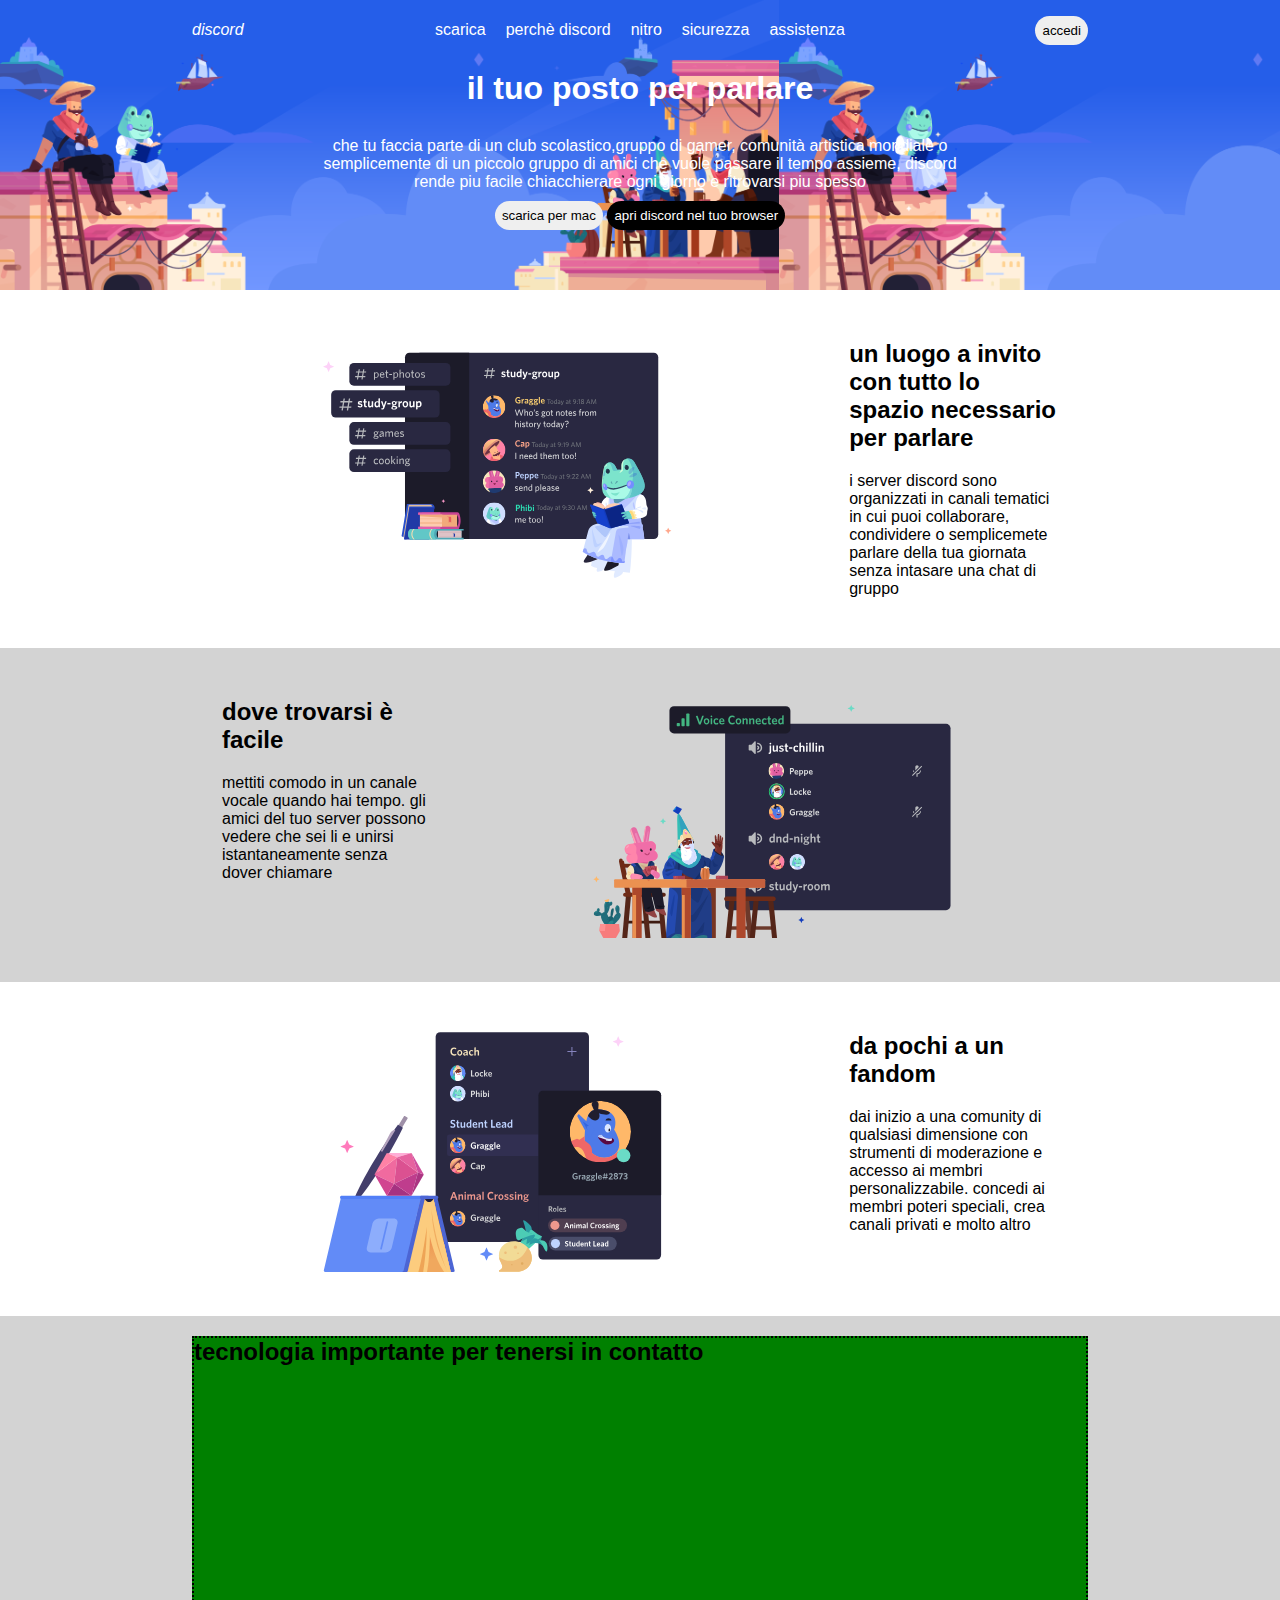
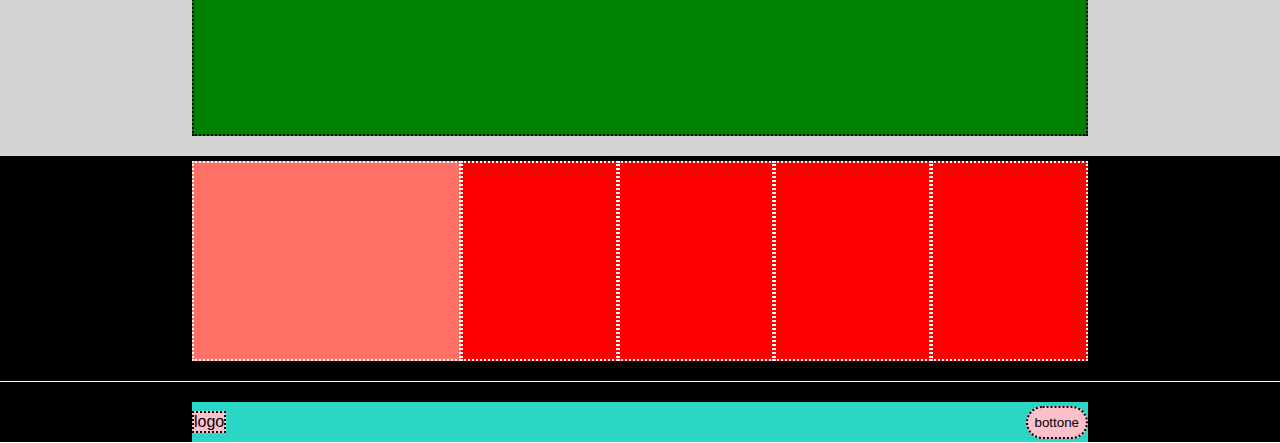
==== index.html @ 7008aa7a "finito parte 1 main" ====
<!DOCTYPE html>
<html lang="en">
<head>
    <meta charset="UTF-8">
    <!-- link css -->
    <link rel="stylesheet" href="css/index.css">
    <!-- link font awsome -->
    <link rel="stylesheet" href="https://cdnjs.cloudflare.com/ajax/libs/font-awesome/6.4.2/css/all.min.css" integrity="sha512-z3gLpd7yknf1YoNbCzqRKc4qyor8gaKU1qmn+CShxbuBusANI9QpRohGBreCFkKxLhei6S9CQXFEbbKuqLg0DA==" crossorigin="anonymous" referrerpolicy="no-referrer" />
    <meta name="viewport" content="width=device-width, initial-scale=1.0">
    <title>Document</title>
</head>
<body>
    <div id="contenitore-generale"> <!--contenitore generale-->

        <header class="contenitore">  <!--inizio header-->
            <!-- contenitore primo -->
            <nav>
                <div class="sotto-contenitore display-flex">
                    <div class="sinistra">
                        <i class="fa-brands fa-discord">discord</i>
                    </div>
                    <div class="centro">
                        <a href="">scarica</a>
                        <a href=""> perchè discord</a>
                        <a href="">nitro</a>
                        <a href="">sicurezza</a>
                        <a href="">assistenza</a>
                    </div>
                    <div class="destra">
                       <button>
                          accedi
                       </button>
                    </div>
                </div>
            </nav>
             <!-- contenitore secondo -->
            <section id="sotto-contenitore2">
                <div>
                    <h1>il tuo posto per parlare</h1>
                    <p>che tu faccia parte di un club scolastico,gruppo di gamer, comunità artistica mondiale o semplicemente di un piccolo gruppo di amici che vuole passare il tempo assieme, discord rende piu facile chiacchierare ogni giorno e ritrovarsi piu spesso</p>
                    <div>
                        <button>
                            scarica per mac
                        </button>

                        <button class="bottone-nero">
                            apri discord nel tuo browser
                        </button>
                    </div>
                </div>
            </section>
        </header>
        <!-- inizio main -->
        <main>

            <section>
               <div class="items display-flex">
                    <div class="largo">
                        <img src="img/item1.svg" alt="immagine desrizione discord">
                    </div>
                    <div class="stretto">
                        <h2>
                            un luogo a invito con tutto lo spazio necessario per parlare
                        </h2>
                        <p>
                            i server discord sono organizzati in canali tematici in cui puoi collaborare, condividere o semplicemete parlare della tua giornata senza intasare una chat di gruppo
                        </p>
                    </div>
               </div>
            </section> 
            
            <section>
                <div class="items display-flex">
                     <div class="stretto">
                        <h2>
                            dove trovarsi è facile
                        </h2>
                        <p>
                            mettiti comodo in un canale vocale quando hai tempo. gli amici del tuo server possono vedere che sei li e unirsi istantaneamente senza dover chiamare
                        </p>
 
                     </div>
                     <div class="largo">
                        <img src="img/item2.svg" alt="immagine desrizione discord">
                     </div>
                </div>
             </section> 

             <section>
                <div class="items display-flex">
                     <div class="largo">
                        <img src="img/item3.svg" alt="immagine desrizione discord">
                     </div>
                     <div class="stretto">
                        <h2>
                            da pochi a un fandom
                        </h2>
                        <p>
                            dai inizio a una comunity di qualsiasi dimensione con strumenti di moderazione e accesso ai membri personalizzabile. concedi ai membri poteri speciali, crea canali privati e molto altro
                        </p>
                     </div>
                </div>
             </section> 

             <section class="diverso">
                <div>
                    <div>
                        <h2>
                            tecnologia importante per tenersi in contatto
                        </h2>

                    </div>

                    <div>

                    </div>

                </div>
             </section>

        </main>
        <!-- inizio footer -->
        <footer>

            <section>

                <div class="contenitore-footer display-flex">
                    <div>

                    </div>

                    <div>

                    </div>

                    <div>

                    </div>

                    <div>

                    </div>

                    <div>

                    </div>
                </div>

            </section>

            <section>
                <div  class="contenitore-footer2 display-flex">
                    <div>
                        logo
                    </div>
    
                    <button>
                        bottone
                    </button>
                </div>

            </section>

        </footer>

    </div>
    
</body>
</html>
---- css/index.css ----
/* stile genrale */
*{
    padding: 0px;
    margin: 0px;
    box-sizing: border-box;
    font-family: Whitney, Helvetica Neue, Helvetica, Arial, sans-serif;
}

.display-flex{
    width: 70%;
    display: flex;
    margin: auto;
}

button{
    padding:7px ;
    border-radius: 25px;
    border: none;
 }

/* background header */
header{
    background-image: url(../img/jumbo.png);
    background-size: contain;
    padding-top: 10px;
    padding-bottom: 40px;
}
/* caratteristiche div dentro nav*/
.sotto-contenitore{
    align-items: center;
    /* debug */
    height: 40px;
}
/* stili div interno al sotto-contenitore */
.sotto-contenitore>div{
   padding: 10px 0;
   color: white;
}

.sotto-contenitore>.centro{
    width: 50%;
    display: flex;
    justify-content: center;
}

.centro>a{
    margin: 0 10px;
    text-decoration: none;
    color: white;
}

.sotto-contenitore>.destra, .sotto-contenitore>.sinistra{
    width: 25%;
}

.sotto-contenitore>.destra{
    text-align: end;
}

/* inizio sotto-contenitore2 */

#sotto-contenitore2{
    padding: 20px 0;   
}

#sotto-contenitore2>div{
    width: 50%;
    margin: auto;
    text-align: center;
    color: white;
}

#sotto-contenitore2 p{
   margin-top: 30px;
   margin-bottom: 10px;
}

.bottone-nero{
    background-color: black;
    color: white;
}

/* inizio main */

main section{
    padding: 20px 0;
}

main section:nth-child(even) {
    background-color: lightgrey;
}

/* parte larga contenuto */
.items .largo{
    width: 70%;
    padding: 20px 0;
    text-align: center;
}

.largo img{
    height: 250px;
}
/* parte stretta contenuto */
.items .stretto{
    width: 30% ;
    padding: 30px;
}

.stretto>p{
    margin-top: 20px;
}

/* parte diversa */

.diverso>div{
    width: 70%;
    margin: auto;
    /* debug */
    height: 400px;
    background-color:green;
    border: 2px dotted black;
}

/* inizio footer caratteristiche */

footer>section{
    background-color: black;
    border-bottom: 1px solid white;
}

footer section:nth-child(2){
    padding-top: 20px;
}

/* sezione prima footer */

.contenitore-footer{
    background-color: black;
    padding-top: 5px;
    padding-bottom: 20px ;
}

/* caratteristiche contenitore-footer div */

.contenitore-footer div:nth-child(1){
    width: 30%;
    /* debug */
    background-color: #ff7167;
}

.contenitore-footer>div{
    width:calc( 70% / 4 );
    /* debug */
    border: 2px dotted white;
    height:200px;
    background-color: red;
}

/* inizio sezione seconda footer */

.contenitore-footer2{
    align-items: center;
    justify-content: space-between;
    /* debug */
    height:40px ;
    background-color: #2bd6c6;
}

.contenitore-footer2>div, .contenitore-footer2>button{
    /* debug */
    border: 2px dotted black;
    background-color: pink;
}
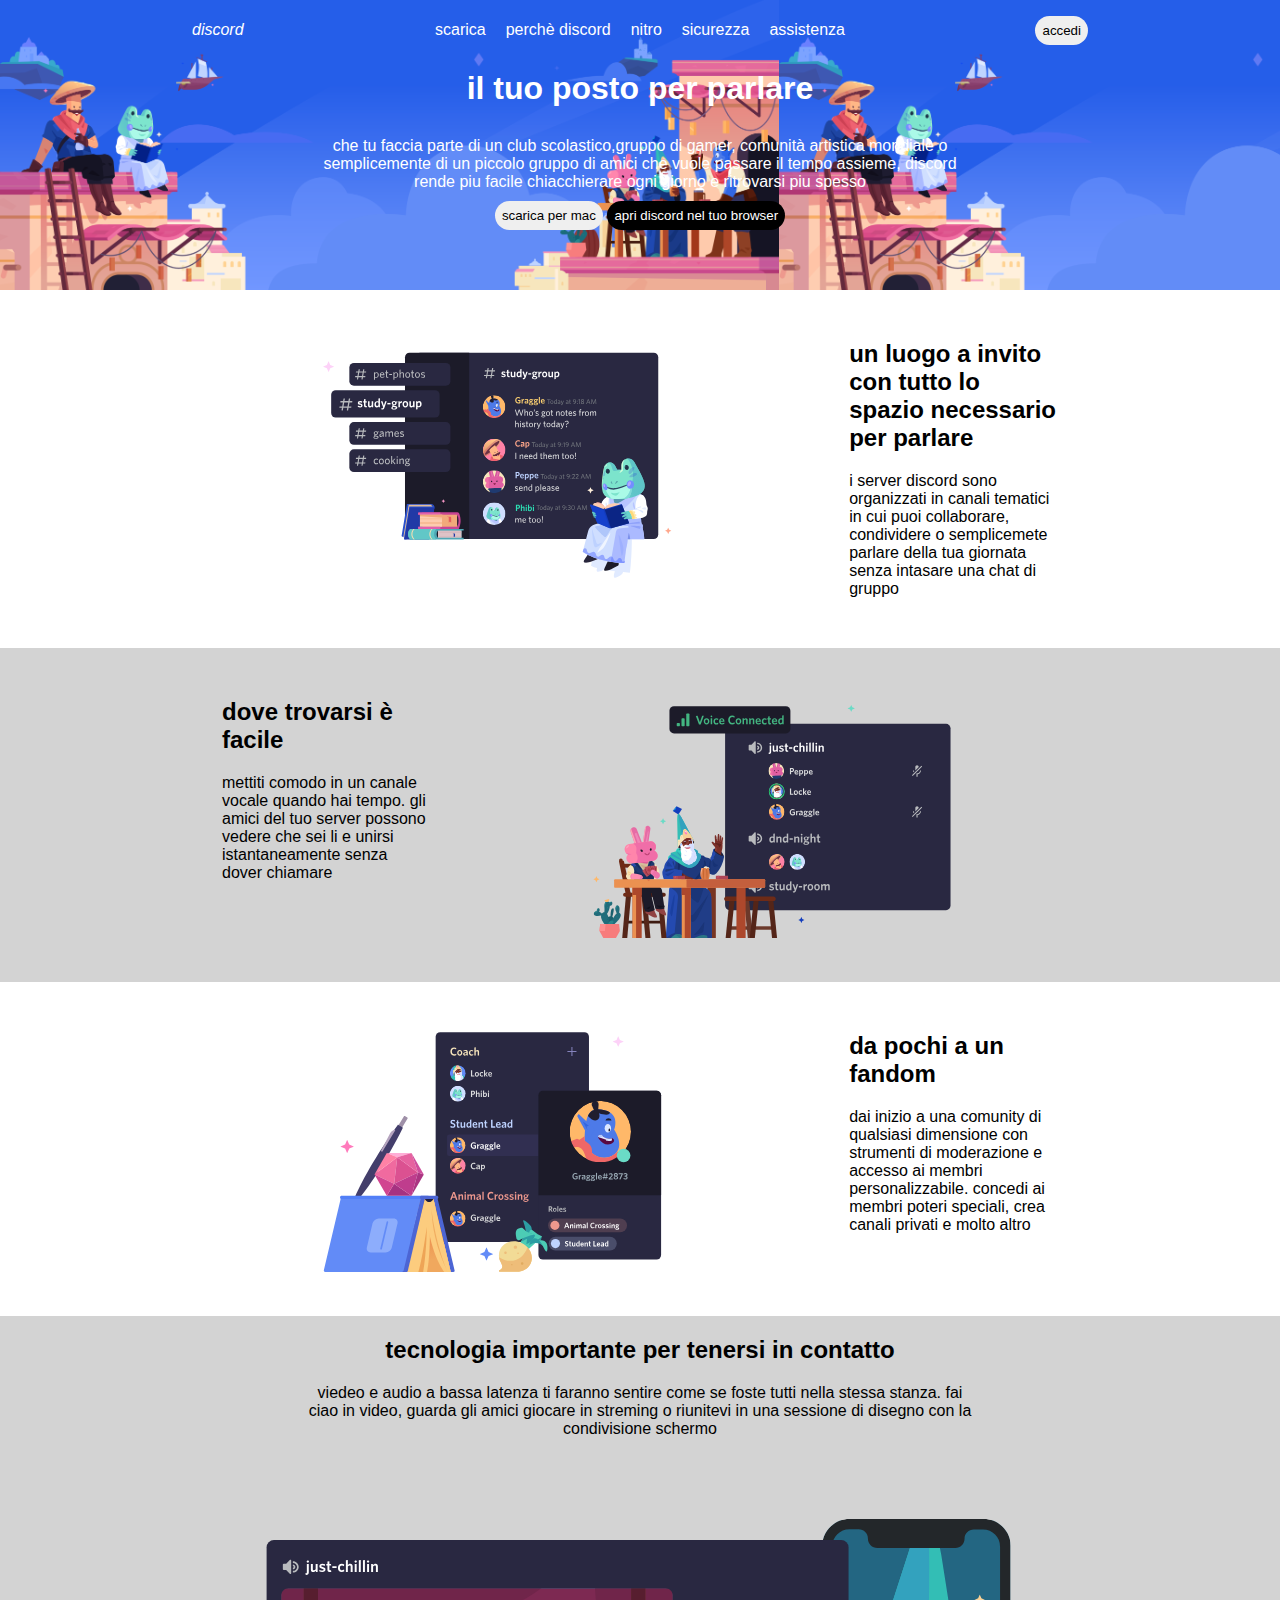
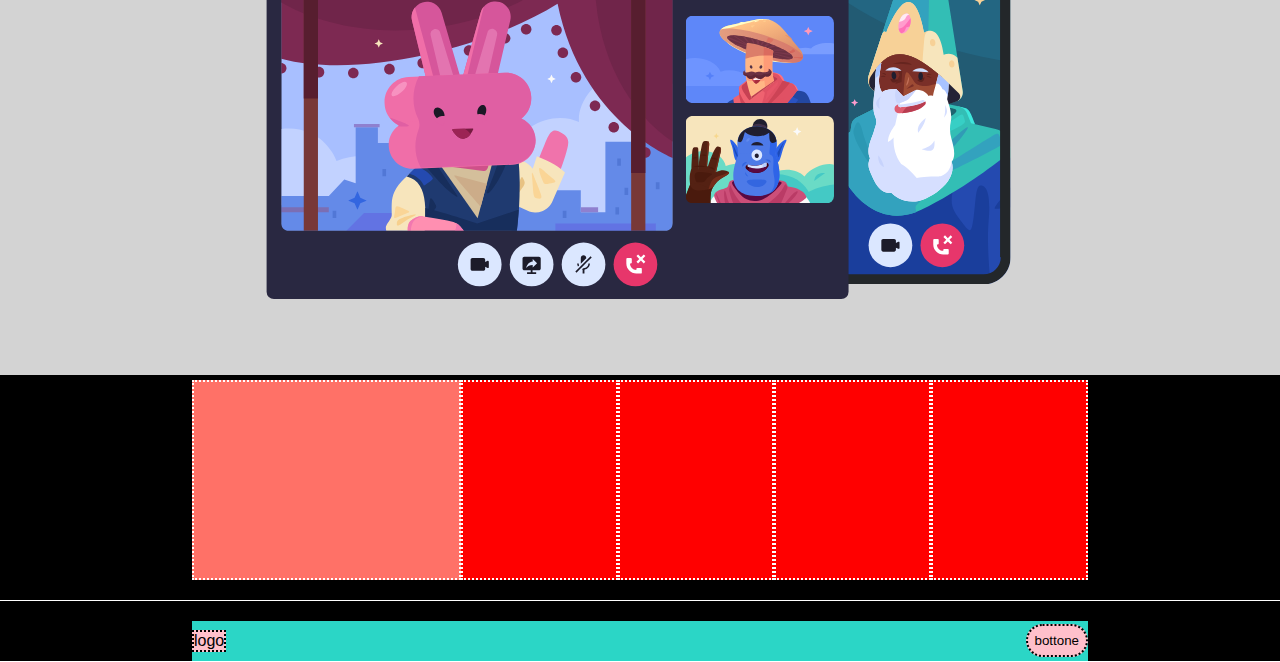
==== commit c6ff2ce3: "sistemato seconda parte main" ====
--- a/index.html
+++ b/index.html
@@ -104,15 +104,18 @@
 
              <section class="diverso">
                 <div>
-                    <div>
+                    <div class="descrizione">
                         <h2>
                             tecnologia importante per tenersi in contatto
                         </h2>
+                        <p>
+                            viedeo e audio a bassa latenza ti faranno sentire come se foste tutti nella stessa stanza. fai ciao in video, guarda gli amici giocare in streming o riunitevi in una sessione di disegno con la condivisione schermo
+                        </p>
 
                     </div>
 
                     <div>
-
+                        <img src="img/item4-big.svg" alt="">
                     </div>
 
                 </div>
--- a/css/index.css
+++ b/css/index.css
@@ -115,12 +115,22 @@
 .diverso>div{
     width: 70%;
     margin: auto;
-    /* debug */
-    height: 400px;
-    background-color:green;
-    border: 2px dotted black;
+    text-align: center;
+    padding: 0px 50px;
 }
 
+.diverso p{
+    margin-top: 20px;
+    margin-bottom: 30px;
+}
+
+.diverso img{
+    width: 100%;
+}
+
+.descrizione{
+    padding: 0px 60px;
+}
 /* inizio footer caratteristiche */
 
 footer>section{
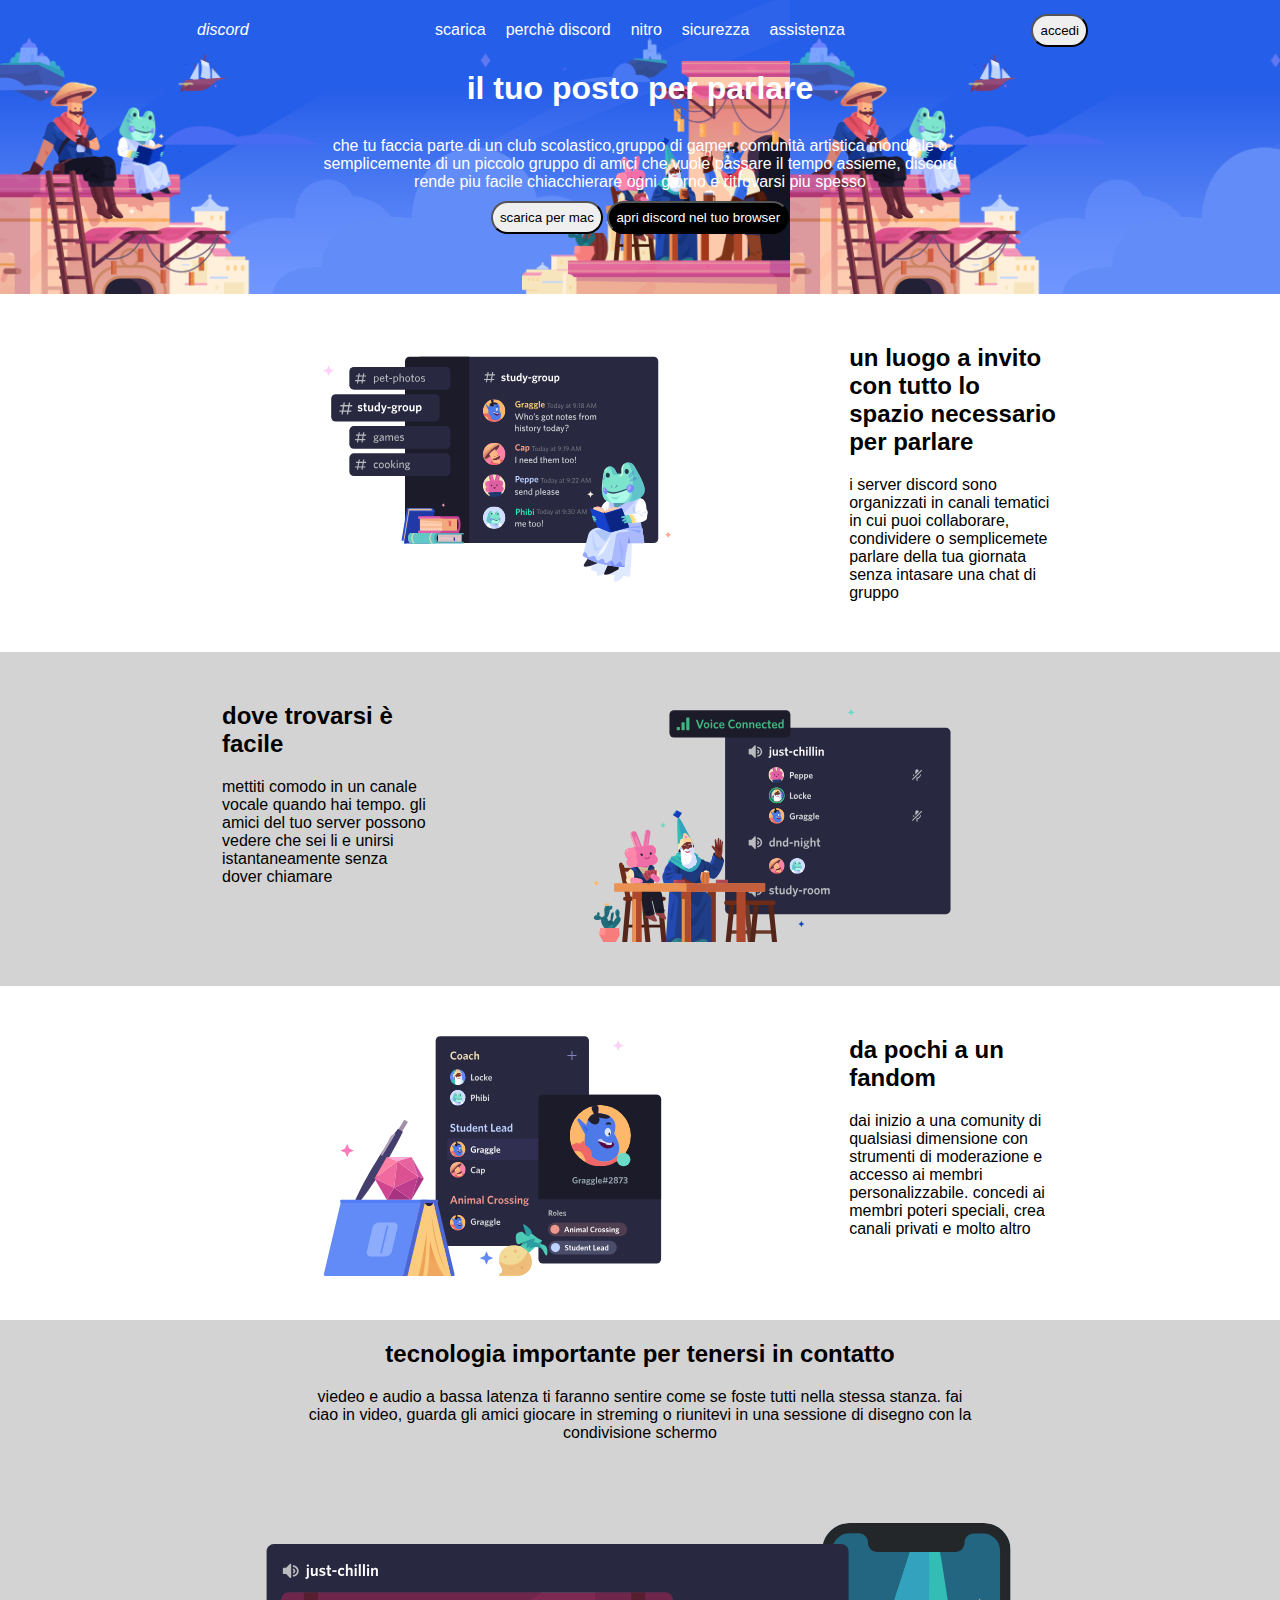
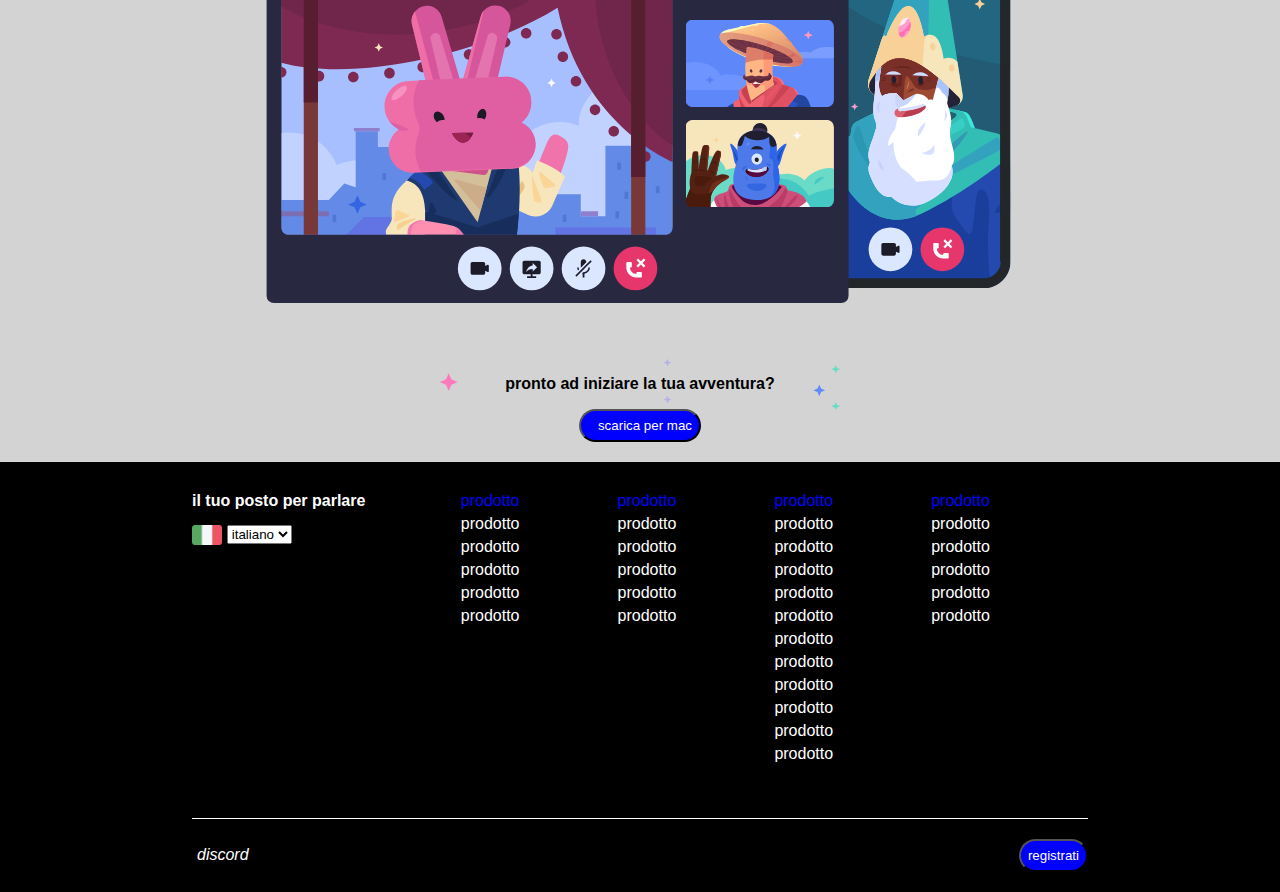
==== commit dc9b62a5: "scheletro progetto finito" ====
--- a/index.html
+++ b/index.html
@@ -17,7 +17,7 @@
             <nav>
                 <div class="sotto-contenitore display-flex">
                     <div class="sinistra">
-                        <i class="fa-brands fa-discord">discord</i>
+                        <i class="fa-brands fa-discord"> discord</i>
                     </div>
                     <div class="centro">
                         <a href="">scarica</a>
@@ -113,9 +113,19 @@
                         </p>
 
                     </div>
-
-                    <div>
-                        <img src="img/item4-big.svg" alt="">
+                    <div class="immagine-grande">
+                        <img src="img/item4-big.svg" alt=" immagine descrizione discord">
+                    </div>
+                    <div id="fondo">
+                          <div id="per-mac">
+                            <h4>
+                                pronto ad iniziare la tua avventura?
+                            </h4>
+                          </div>
+                            <button class="blu">
+                                <i class="fa-solid fa-arrow-down"></i>
+                                scarica per mac
+                            </button>
                     </div>
 
                 </div>
@@ -129,23 +139,74 @@
 
                 <div class="contenitore-footer display-flex">
                     <div>
-
-                    </div>
-
-                    <div>
-
-                    </div>
-
-                    <div>
-
-                    </div>
-
-                    <div>
-
-                    </div>
-
-                    <div>
-
+                        <h4>
+                            il tuo posto per parlare
+                        </h4>
+                        <div id="cittadinanza">
+                            <img src="img/ita.png" alt=" immagine bandiera">
+                            <select name="" id="sezione">
+                                <option value="">italiano</option>
+                                <option value="">italia</option>
+                                <option value="">italia</option>
+                                <option value="">italia</option>
+                            </select>
+                        </div>
+                        <div>
+                            <i class="fa-brands fa-twitter"></i>
+                            <i class="fa-brands fa-instagram"></i>
+                            <i class="fa-brands fa-facebook"></i>
+                            <i class="fa-brands fa-youtube"></i>
+                        </div>
+                    </div>
+
+                    <div>
+                        <ul>
+                            <li>prodotto</li>
+                            <li>prodotto</li>
+                            <li>prodotto</li>
+                            <li>prodotto</li>
+                            <li>prodotto</li>
+                            <li>prodotto</li>
+                        </ul>
+                    </div>
+
+                    <div>
+                        <ul>
+                            <li>prodotto</li>
+                            <li>prodotto</li>
+                            <li>prodotto</li>
+                            <li>prodotto</li>
+                            <li>prodotto</li>
+                            <li>prodotto</li>
+                        </ul>
+                    </div>
+
+                    <div>
+                        <ul>
+                            <li>prodotto</li>
+                            <li>prodotto</li>
+                            <li>prodotto</li>
+                            <li>prodotto</li>
+                            <li>prodotto</li>
+                            <li>prodotto</li>
+                            <li>prodotto</li>
+                            <li>prodotto</li>
+                            <li>prodotto</li>
+                            <li>prodotto</li>
+                            <li>prodotto</li>
+                            <li>prodotto</li>
+                        </ul>
+                    </div>
+
+                    <div>
+                        <ul>
+                            <li>prodotto</li>
+                            <li>prodotto</li>
+                            <li>prodotto</li>
+                            <li>prodotto</li>
+                            <li>prodotto</li>
+                            <li>prodotto</li>
+                        </ul>
                     </div>
                 </div>
 
@@ -154,11 +215,13 @@
             <section>
                 <div  class="contenitore-footer2 display-flex">
                     <div>
-                        logo
+                        <div class="sinistra">
+                            <i class="fa-brands fa-discord"> discord</i>
+                        </div>
                     </div>
     
-                    <button>
-                        bottone
+                    <button class="blu">
+                        registrati
                     </button>
                 </div>
 
--- a/css/index.css
+++ b/css/index.css
@@ -15,8 +15,17 @@
 button{
     padding:7px ;
     border-radius: 25px;
-    border: none;
  }
+
+ .blu{
+    background-color: blue;
+    color: white;
+ }
+
+ul li{
+    list-style: none;
+    margin-bottom: 5px;
+}
 
 /* background header */
 header{
@@ -124,18 +133,32 @@
     margin-bottom: 30px;
 }
 
-.diverso img{
+ .immagine-grande img{
     width: 100%;
 }
 
 .descrizione{
     padding: 0px 60px;
 }
+
+/* inizio fondo */
+
+#fondo{
+    width: 400px;
+    margin: auto;
+}
+
+#per-mac{
+    background-image: url(../img/stars.svg);
+    background-size: contain;
+    line-height: 50px;
+}
+
+
 /* inizio footer caratteristiche */
 
 footer>section{
     background-color: black;
-    border-bottom: 1px solid white;
 }
 
 footer section:nth-child(2){
@@ -147,23 +170,41 @@
 .contenitore-footer{
     background-color: black;
     padding-top: 5px;
-    padding-bottom: 20px ;
+    padding: 30px 0 ;
+    color: white;
 }
 
 /* caratteristiche contenitore-footer div */
 
 .contenitore-footer div:nth-child(1){
     width: 30%;
-    /* debug */
-    background-color: #ff7167;
+}
+
+#cittadinanza{
+    display: flex;
+    align-items: center;
+    height: 30px;
+    margin: 10px 0;
+}
+
+#cittadinanza img{
+    height: 20px;
+}
+
+#sezione{
+    margin-left: 5px;
+}
+
+div i{
+    margin: 0  5px;
 }
 
 .contenitore-footer>div{
     width:calc( 70% / 4 );
-    /* debug */
-    border: 2px dotted white;
-    height:200px;
-    background-color: red;
+}
+
+ul li:first-child{
+    color: blue;
 }
 
 /* inizio sezione seconda footer */
@@ -171,13 +212,7 @@
 .contenitore-footer2{
     align-items: center;
     justify-content: space-between;
-    /* debug */
-    height:40px ;
-    background-color: #2bd6c6;
-}
-
-.contenitore-footer2>div, .contenitore-footer2>button{
-    /* debug */
-    border: 2px dotted black;
-    background-color: pink;
-}+    border-top: 1px solid white;
+    color: white;
+    padding: 20px 0;
+}
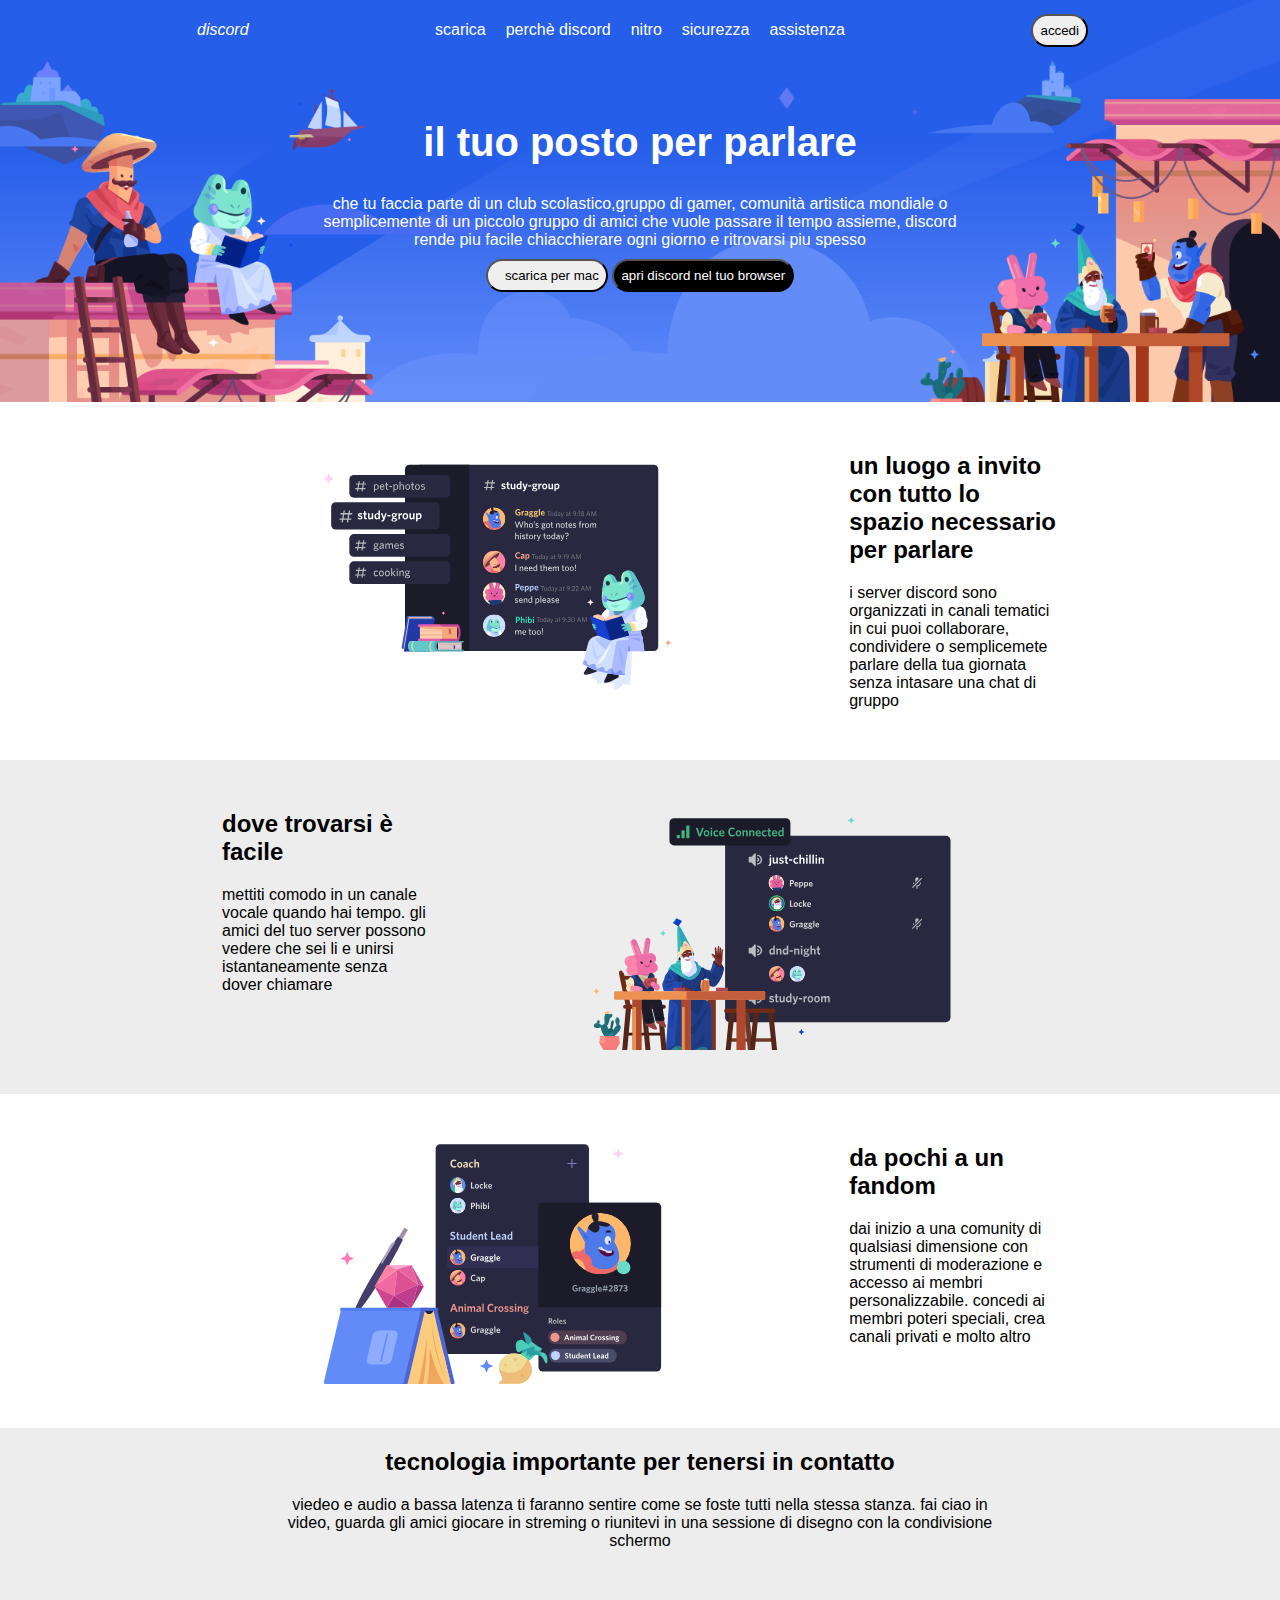
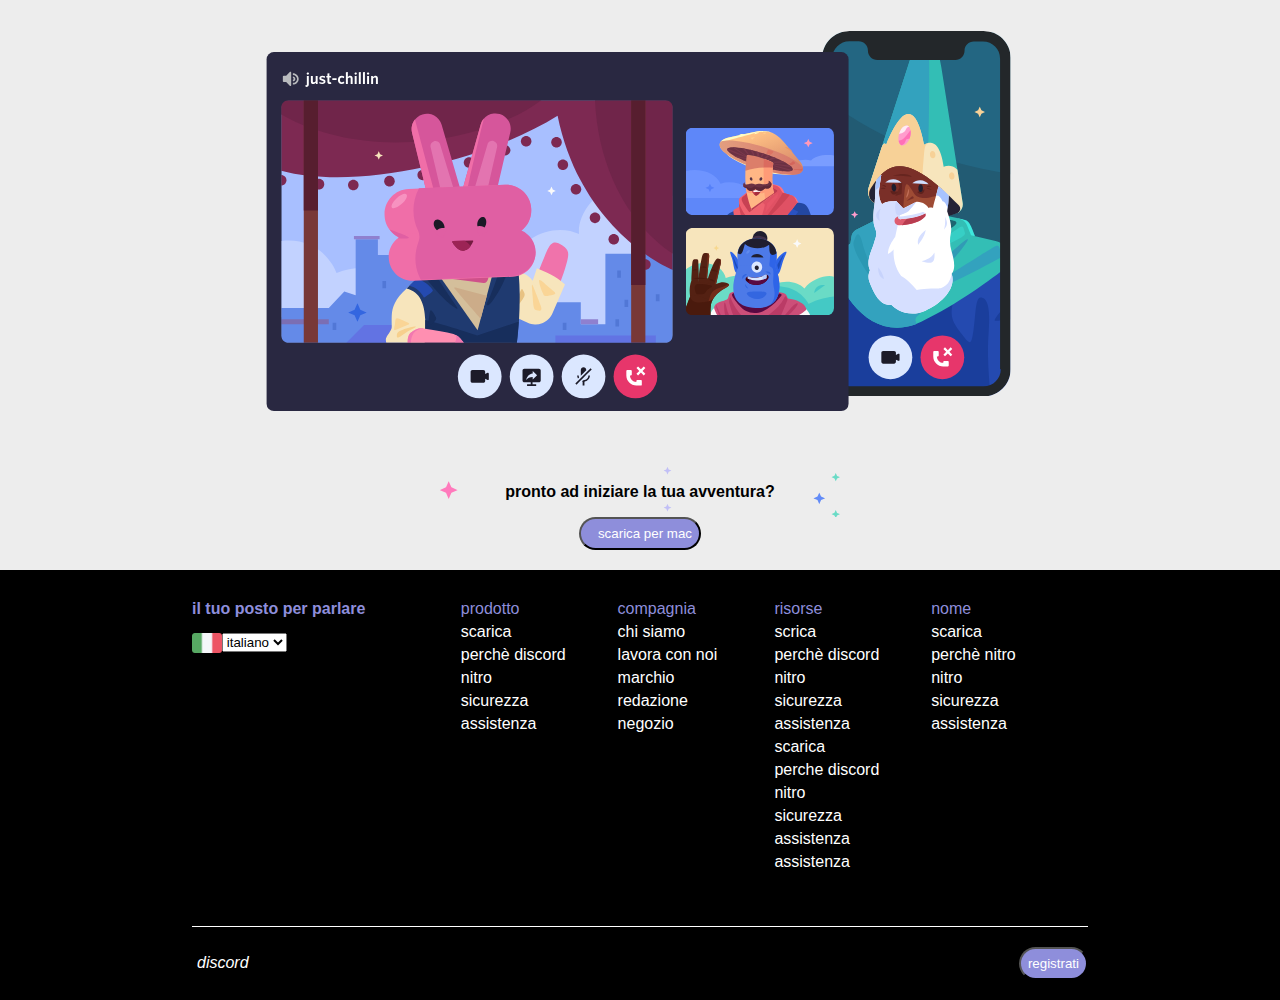
==== commit b03badd4: "finito progetto" ====
--- a/index.html
+++ b/index.html
@@ -40,6 +40,7 @@
                     <p>che tu faccia parte di un club scolastico,gruppo di gamer, comunità artistica mondiale o semplicemente di un piccolo gruppo di amici che vuole passare il tempo assieme, discord rende piu facile chiacchierare ogni giorno e ritrovarsi piu spesso</p>
                     <div>
                         <button>
+                            <i class="fa-solid fa-arrow-down"></i>
                             scarica per mac
                         </button>
 
@@ -162,50 +163,50 @@
                     <div>
                         <ul>
                             <li>prodotto</li>
-                            <li>prodotto</li>
-                            <li>prodotto</li>
-                            <li>prodotto</li>
-                            <li>prodotto</li>
-                            <li>prodotto</li>
-                        </ul>
-                    </div>
-
-                    <div>
-                        <ul>
-                            <li>prodotto</li>
-                            <li>prodotto</li>
-                            <li>prodotto</li>
-                            <li>prodotto</li>
-                            <li>prodotto</li>
-                            <li>prodotto</li>
-                        </ul>
-                    </div>
-
-                    <div>
-                        <ul>
-                            <li>prodotto</li>
-                            <li>prodotto</li>
-                            <li>prodotto</li>
-                            <li>prodotto</li>
-                            <li>prodotto</li>
-                            <li>prodotto</li>
-                            <li>prodotto</li>
-                            <li>prodotto</li>
-                            <li>prodotto</li>
-                            <li>prodotto</li>
-                            <li>prodotto</li>
-                            <li>prodotto</li>
-                        </ul>
-                    </div>
-
-                    <div>
-                        <ul>
-                            <li>prodotto</li>
-                            <li>prodotto</li>
-                            <li>prodotto</li>
-                            <li>prodotto</li>
-                            <li>prodotto</li>
-                            <li>prodotto</li>
+                            <li>scarica</li>
+                            <li>perchè discord</li>
+                            <li>nitro</li>
+                            <li>sicurezza</li>
+                            <li>assistenza</li>
+                        </ul>
+                    </div>
+
+                    <div>
+                        <ul>
+                            <li>compagnia</li>
+                            <li>chi siamo</li>
+                            <li>lavora con noi</li>
+                            <li>marchio</li>
+                            <li>redazione</li>
+                            <li>negozio</li>
+                        </ul>
+                    </div>
+
+                    <div>
+                        <ul>
+                            <li>risorse</li>
+                            <li>scrica</li>
+                            <li>perchè discord</li>
+                            <li>nitro</li>
+                            <li>sicurezza </li>
+                            <li>assistenza</li>
+                            <li>scarica</li>
+                            <li>perche discord</li>
+                            <li>nitro</li>
+                            <li>sicurezza</li>
+                            <li>assistenza</li>
+                            <li>assistenza</li>
+                        </ul>
+                    </div>
+
+                    <div>
+                        <ul>
+                            <li>nome</li>
+                            <li>scarica</li>
+                            <li>perchè nitro</li>
+                            <li>nitro</li>
+                            <li>sicurezza</li>
+                            <li>assistenza</li>
                         </ul>
                     </div>
                 </div>
--- a/css/index.css
+++ b/css/index.css
@@ -18,7 +18,7 @@
  }
 
  .blu{
-    background-color: blue;
+    background-color: #8e8edb;
     color: white;
  }
 
@@ -30,9 +30,10 @@
 /* background header */
 header{
     background-image: url(../img/jumbo.png);
-    background-size: contain;
+    background-size:cover;
     padding-top: 10px;
     padding-bottom: 40px;
+    background-repeat: no-repeat;
 }
 /* caratteristiche div dentro nav*/
 .sotto-contenitore{
@@ -69,7 +70,11 @@
 /* inizio sotto-contenitore2 */
 
 #sotto-contenitore2{
-    padding: 20px 0;   
+    margin: 70px 0;   
+}
+
+#sotto-contenitore2 h1{
+    font-size: 40px;
 }
 
 #sotto-contenitore2>div{
@@ -96,7 +101,7 @@
 }
 
 main section:nth-child(even) {
-    background-color: lightgrey;
+    background-color: #d3d3d369;
 }
 
 /* parte larga contenuto */
@@ -138,7 +143,7 @@
 }
 
 .descrizione{
-    padding: 0px 60px;
+    padding: 0px 40px;
 }
 
 /* inizio fondo */
@@ -165,7 +170,7 @@
     padding-top: 20px;
 }
 
-/* sezione prima footer */
+/* sezione  footer */
 
 .contenitore-footer{
     background-color: black;
@@ -175,7 +180,7 @@
 }
 
 /* caratteristiche contenitore-footer div */
-
+/* caratteristiche primo div */
 .contenitore-footer div:nth-child(1){
     width: 30%;
 }
@@ -191,10 +196,6 @@
     height: 20px;
 }
 
-#sezione{
-    margin-left: 5px;
-}
-
 div i{
     margin: 0  5px;
 }
@@ -203,11 +204,11 @@
     width:calc( 70% / 4 );
 }
 
-ul li:first-child{
-    color: blue;
-}
-
-/* inizio sezione seconda footer */
+ul li:first-child, .contenitore-footer h4{
+    color: #8e8edb;
+}
+
+/* inizio contenitore-footer2 footer */
 
 .contenitore-footer2{
     align-items: center;
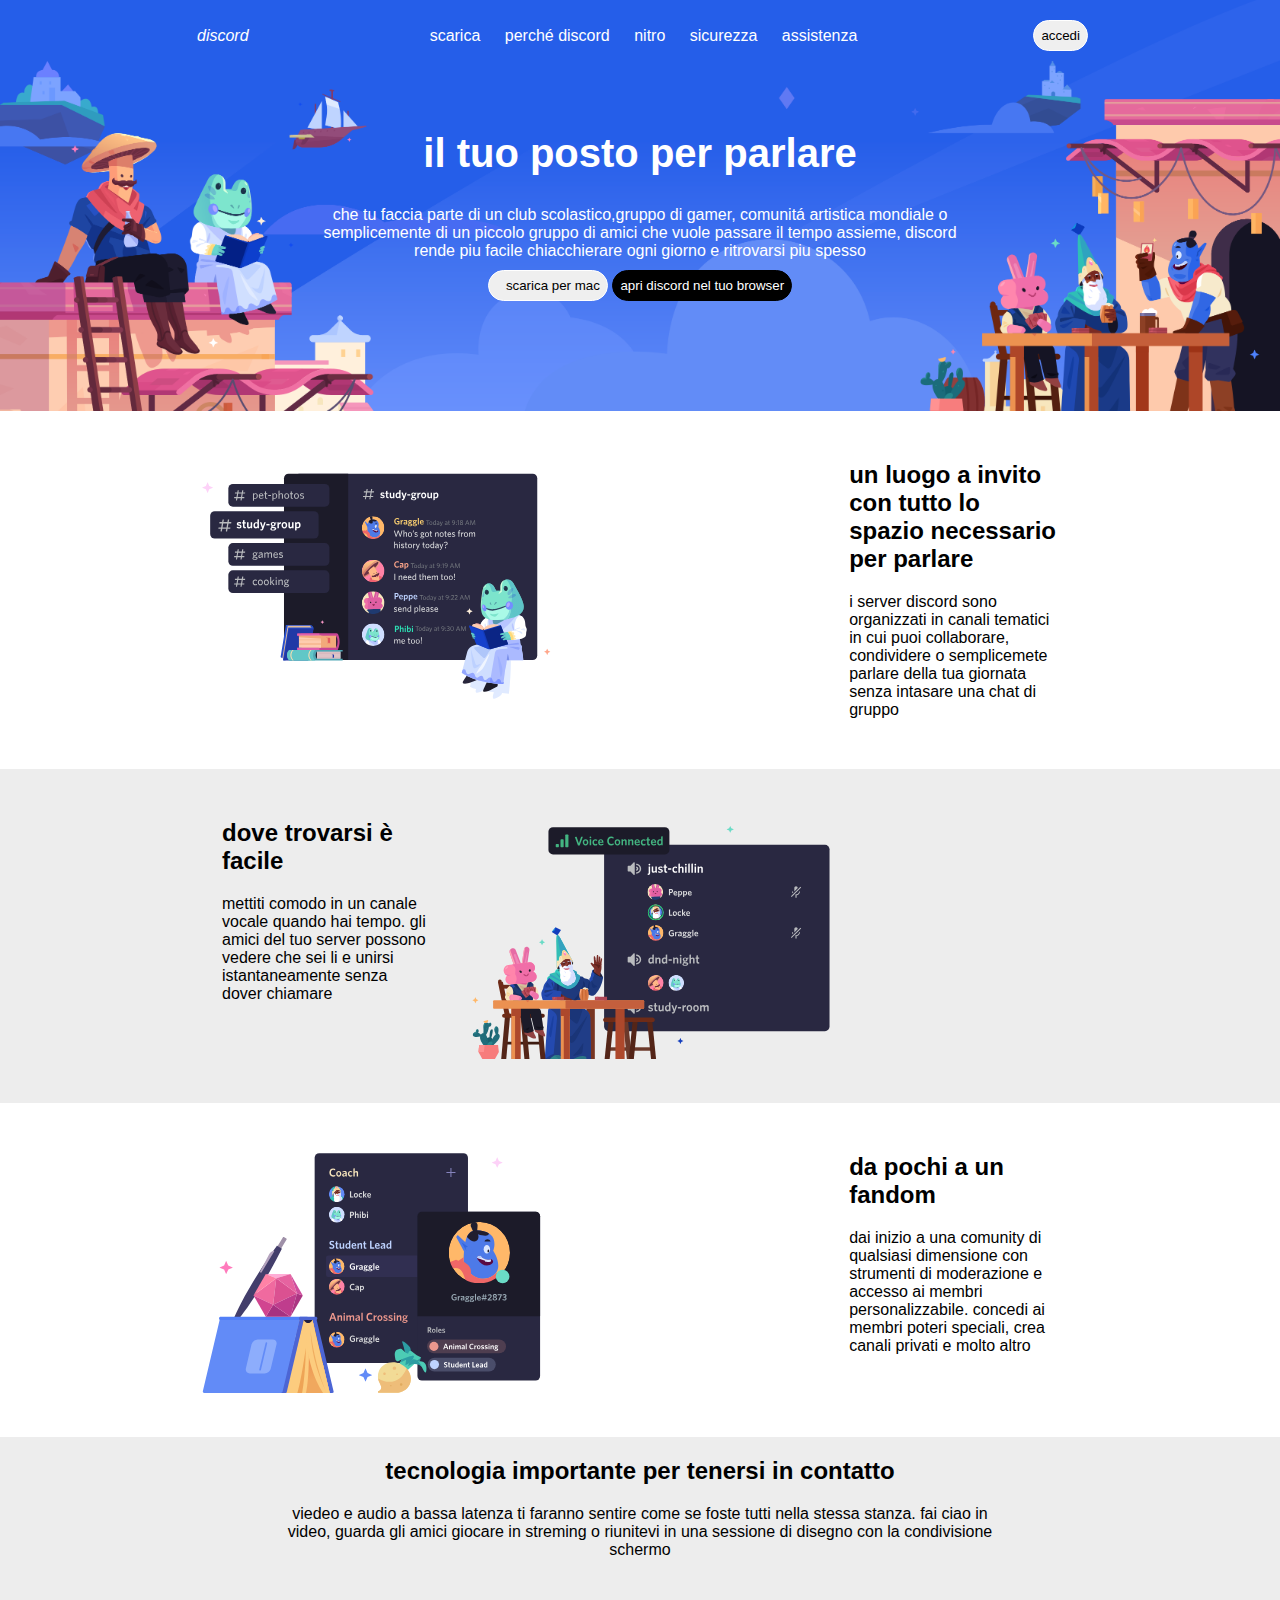
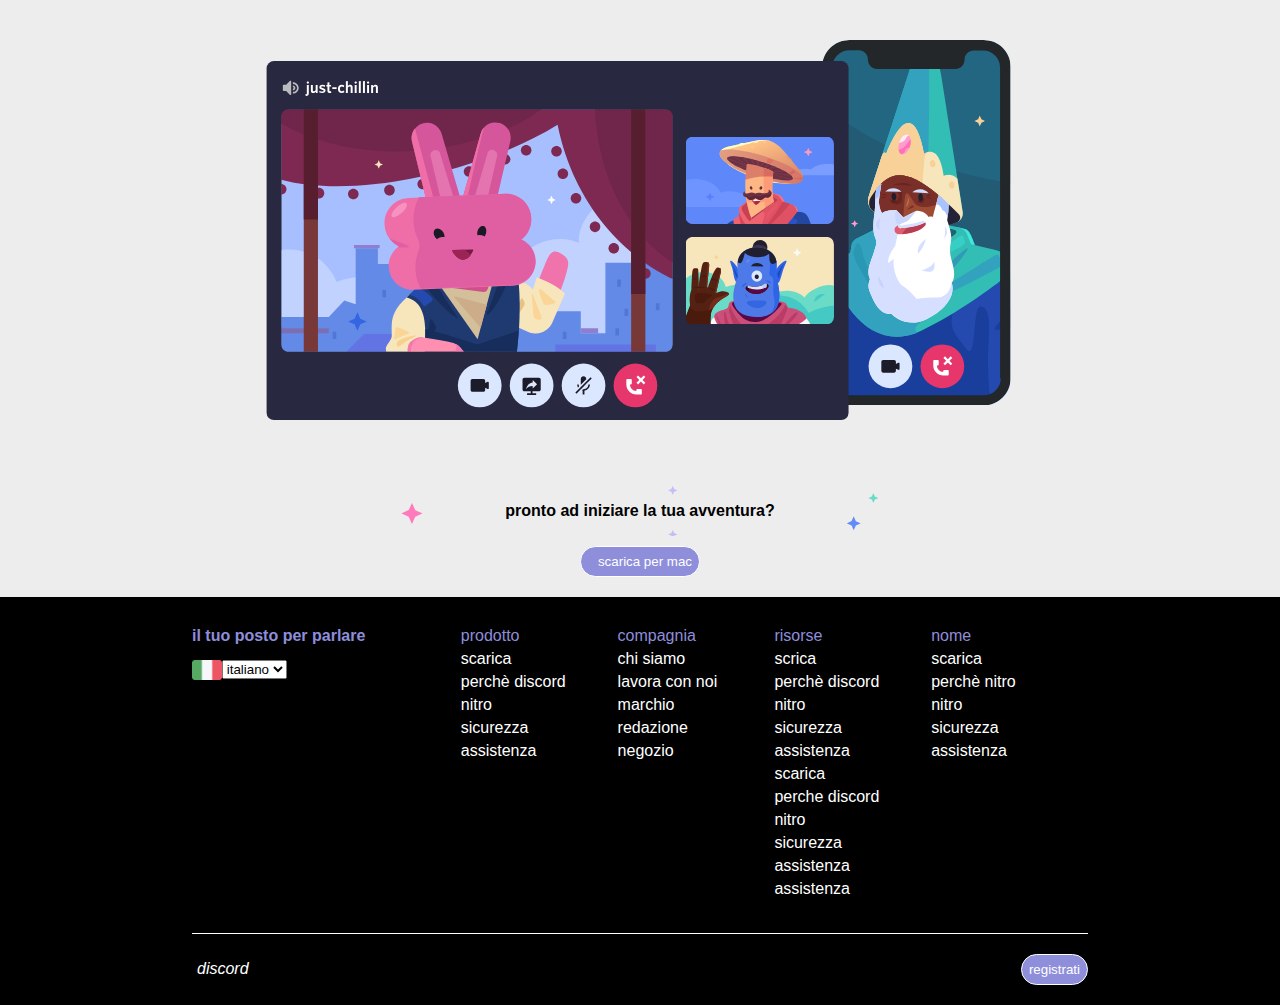
==== commit 53615d2f: "sistemato interno e colori" ====
--- a/index.html
+++ b/index.html
@@ -13,15 +13,16 @@
     <div id="contenitore-generale"> <!--contenitore generale-->
 
         <header class="contenitore">  <!--inizio header-->
-            <!-- contenitore primo -->
+            <!-- contenitore primo header -->
             <nav>
                 <div class="sotto-contenitore display-flex">
                     <div class="sinistra">
                         <i class="fa-brands fa-discord"> discord</i>
                     </div>
+                    <!-- barra per utente  -->
                     <div class="centro">
                         <a href="">scarica</a>
-                        <a href=""> perchè discord</a>
+                        <a href=""> perch&eacute; discord</a>
                         <a href="">nitro</a>
                         <a href="">sicurezza</a>
                         <a href="">assistenza</a>
@@ -33,11 +34,11 @@
                     </div>
                 </div>
             </nav>
-             <!-- contenitore secondo -->
+             <!-- contenitore secondo header -->
             <section id="sotto-contenitore2">
                 <div>
                     <h1>il tuo posto per parlare</h1>
-                    <p>che tu faccia parte di un club scolastico,gruppo di gamer, comunità artistica mondiale o semplicemente di un piccolo gruppo di amici che vuole passare il tempo assieme, discord rende piu facile chiacchierare ogni giorno e ritrovarsi piu spesso</p>
+                    <p>che tu faccia parte di un club scolastico,gruppo di gamer, comunit&#225; artistica mondiale o semplicemente di un piccolo gruppo di amici che vuole passare il tempo assieme, discord rende piu facile chiacchierare ogni giorno e ritrovarsi piu spesso</p>
                     <div>
                         <button>
                             <i class="fa-solid fa-arrow-down"></i>
@@ -53,8 +54,8 @@
         </header>
         <!-- inizio main -->
         <main>
-
-            <section>
+            <!-- inizio prima sezione -->
+            <section> 
                <div class="items display-flex">
                     <div class="largo">
                         <img src="img/item1.svg" alt="immagine desrizione discord">
@@ -69,7 +70,7 @@
                     </div>
                </div>
             </section> 
-            
+            <!-- inizio seconda sezione -->
             <section>
                 <div class="items display-flex">
                      <div class="stretto">
@@ -86,7 +87,7 @@
                      </div>
                 </div>
              </section> 
-
+             <!-- inizio terza sezione -->
              <section>
                 <div class="items display-flex">
                      <div class="largo">
@@ -102,7 +103,7 @@
                      </div>
                 </div>
              </section> 
-
+             <!-- inizio quarta e diversa sezione rispetto alle altre 3 -->
              <section class="diverso">
                 <div>
                     <div class="descrizione">
@@ -117,27 +118,25 @@
                     <div class="immagine-grande">
                         <img src="img/item4-big.svg" alt=" immagine descrizione discord">
                     </div>
-                    <div id="fondo">
-                          <div id="per-mac">
+                    <!-- scarica per utenti con mac -->
+                    <div id="finale-diverso">
+                        <div id="per-mac">
                             <h4>
-                                pronto ad iniziare la tua avventura?
+                                pronto ad iniziare la tua avventura&#63;
                             </h4>
-                          </div>
-                            <button class="blu">
+                        </div>
+                        <button class="blu">
                                 <i class="fa-solid fa-arrow-down"></i>
                                 scarica per mac
-                            </button>
-                    </div>
-
+                        </button>
+                    </div>
                 </div>
              </section>
-
         </main>
         <!-- inizio footer -->
         <footer>
-
+            <!-- parte sopra footer con sontatti per utenti  -->
             <section>
-
                 <div class="contenitore-footer display-flex">
                     <div>
                         <h4>
@@ -159,7 +158,8 @@
                             <i class="fa-brands fa-youtube"></i>
                         </div>
                     </div>
-
+                    <!-- inizio lista -->
+                    <!-- lista prima parte -->
                     <div>
                         <ul>
                             <li>prodotto</li>
@@ -170,7 +170,7 @@
                             <li>assistenza</li>
                         </ul>
                     </div>
-
+                    <!-- lista seconda parte -->
                     <div>
                         <ul>
                             <li>compagnia</li>
@@ -181,7 +181,7 @@
                             <li>negozio</li>
                         </ul>
                     </div>
-
+                    <!-- lista terza parte -->
                     <div>
                         <ul>
                             <li>risorse</li>
@@ -198,7 +198,7 @@
                             <li>assistenza</li>
                         </ul>
                     </div>
-
+                    <!-- lista quarta parte -->
                     <div>
                         <ul>
                             <li>nome</li>
@@ -210,9 +210,8 @@
                         </ul>
                     </div>
                 </div>
-
             </section>
-
+            <!-- inizo parte seconda del footer -->
             <section>
                 <div  class="contenitore-footer2 display-flex">
                     <div>
@@ -225,12 +224,8 @@
                         registrati
                     </button>
                 </div>
-
             </section>
-
         </footer>
-
-    </div>
-    
+    </div> 
 </body>
 </html>--- a/css/index.css
+++ b/css/index.css
@@ -15,6 +15,7 @@
 button{
     padding:7px ;
     border-radius: 25px;
+    border:  1px solid white;
  }
 
  .blu{
@@ -35,36 +36,23 @@
     padding-bottom: 40px;
     background-repeat: no-repeat;
 }
+
 /* caratteristiche div dentro nav*/
 .sotto-contenitore{
     align-items: center;
-    /* debug */
-    height: 40px;
-}
+    justify-content: space-between;
+}
+
 /* stili div interno al sotto-contenitore */
 .sotto-contenitore>div{
    padding: 10px 0;
    color: white;
 }
 
-.sotto-contenitore>.centro{
-    width: 50%;
-    display: flex;
-    justify-content: center;
-}
-
 .centro>a{
     margin: 0 10px;
     text-decoration: none;
     color: white;
-}
-
-.sotto-contenitore>.destra, .sotto-contenitore>.sinistra{
-    width: 25%;
-}
-
-.sotto-contenitore>.destra{
-    text-align: end;
 }
 
 /* inizio sotto-contenitore2 */
@@ -92,7 +80,9 @@
 .bottone-nero{
     background-color: black;
     color: white;
-}
+    border: 1px solid black;
+}
+/* finito header */
 
 /* inizio main */
 
@@ -108,9 +98,8 @@
 .items .largo{
     width: 70%;
     padding: 20px 0;
-    text-align: center;
-}
-
+}
+/* immagine dentro largo */
 .largo img{
     height: 250px;
 }
@@ -125,6 +114,10 @@
 }
 
 /* parte diversa */
+
+.descrizione{
+    padding: 0px 40px;
+}
 
 .diverso>div{
     width: 70%;
@@ -133,30 +126,23 @@
     padding: 0px 50px;
 }
 
-.diverso p{
+.descrizione p{
     margin-top: 20px;
     margin-bottom: 30px;
 }
 
- .immagine-grande img{
+.immagine-grande img{
     width: 100%;
 }
 
-.descrizione{
-    padding: 0px 40px;
-}
-
-/* inizio fondo */
-
-#fondo{
-    width: 400px;
-    margin: auto;
-}
+/* inizio caratteristiche per mac */
 
 #per-mac{
     background-image: url(../img/stars.svg);
     background-size: contain;
     line-height: 50px;
+    width: 60%;
+    margin:10px auto;
 }
 
 
@@ -166,15 +152,9 @@
     background-color: black;
 }
 
-footer section:nth-child(2){
-    padding-top: 20px;
-}
-
 /* sezione  footer */
 
 .contenitore-footer{
-    background-color: black;
-    padding-top: 5px;
     padding: 30px 0 ;
     color: white;
 }
@@ -184,6 +164,11 @@
 .contenitore-footer div:nth-child(1){
     width: 30%;
 }
+
+.contenitore-footer>div{
+    width:calc( 70% / 4 );
+}
+
 
 #cittadinanza{
     display: flex;
@@ -200,10 +185,6 @@
     margin: 0  5px;
 }
 
-.contenitore-footer>div{
-    width:calc( 70% / 4 );
-}
-
 ul li:first-child, .contenitore-footer h4{
     color: #8e8edb;
 }
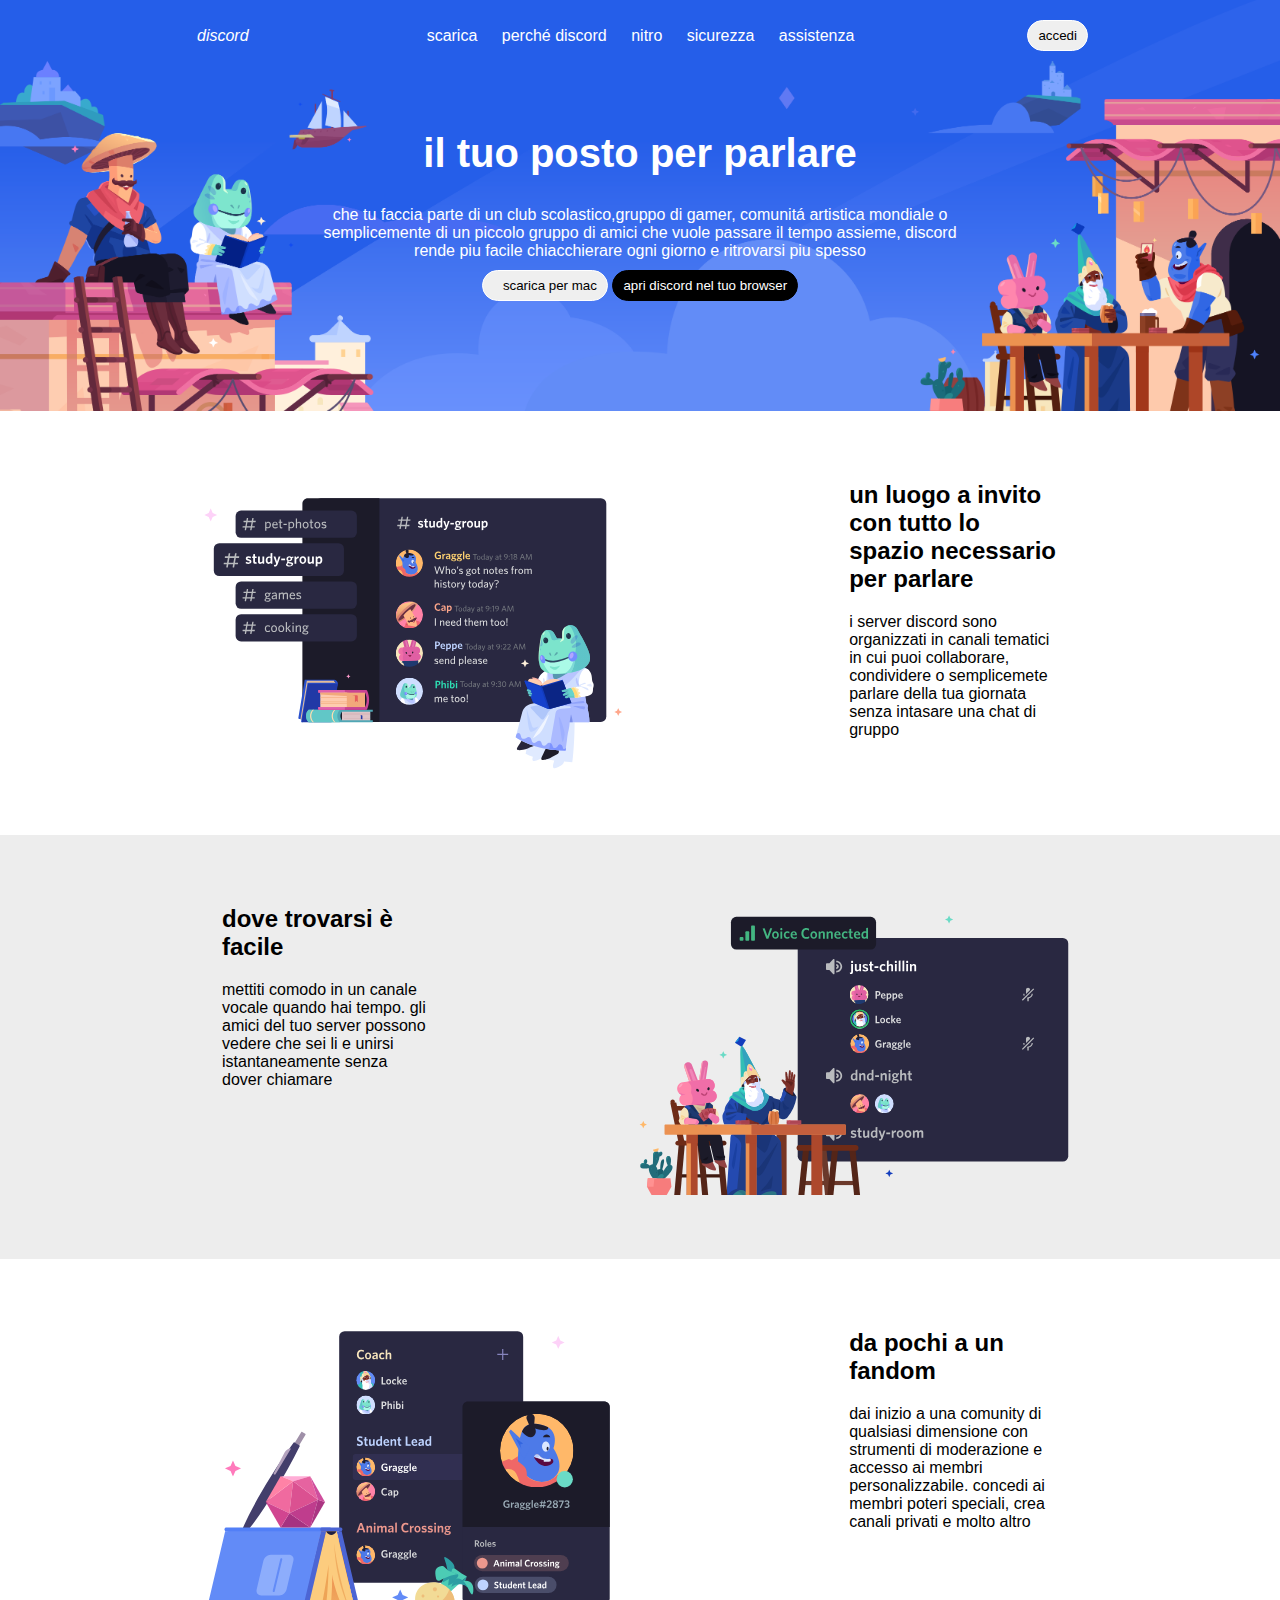
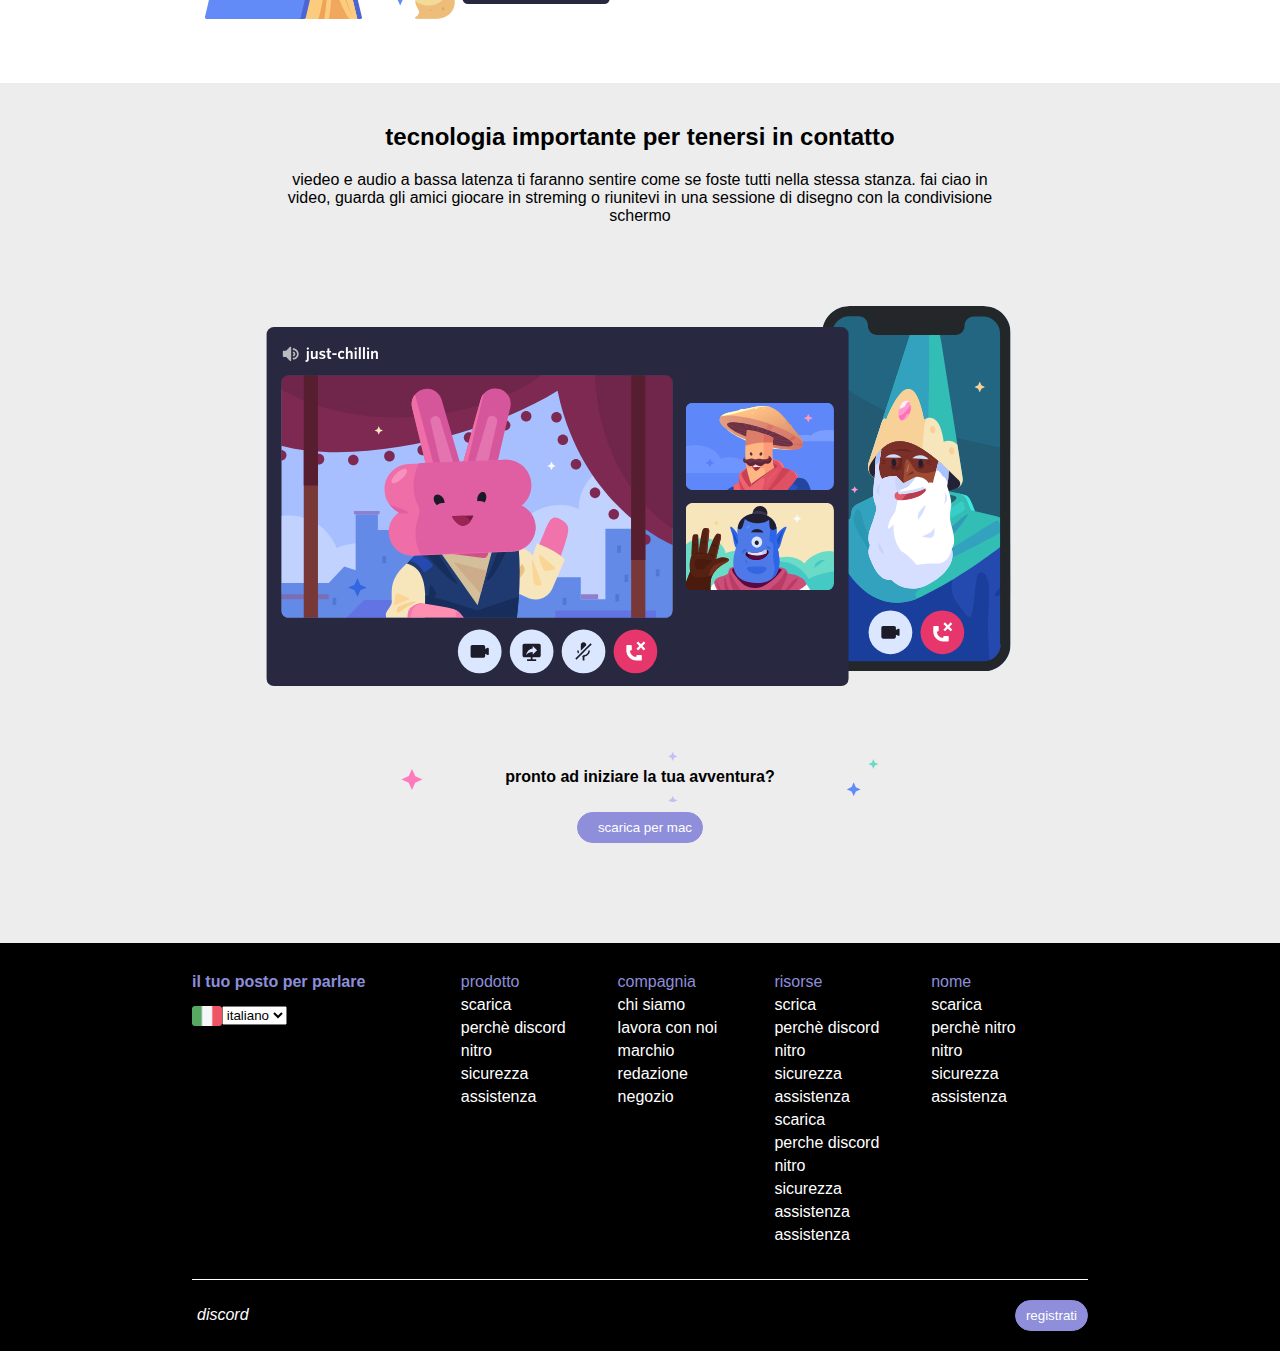
==== commit 14af60a3: "sistemato ultime cose" ====
--- a/index.html
+++ b/index.html
@@ -119,7 +119,7 @@
                         <img src="img/item4-big.svg" alt=" immagine descrizione discord">
                     </div>
                     <!-- scarica per utenti con mac -->
-                    <div id="finale-diverso">
+                    <div>
                         <div id="per-mac">
                             <h4>
                                 pronto ad iniziare la tua avventura&#63;
--- a/css/index.css
+++ b/css/index.css
@@ -13,7 +13,7 @@
 }
 
 button{
-    padding:7px ;
+    padding:7px 10px ;
     border-radius: 25px;
     border:  1px solid white;
  }
@@ -21,6 +21,7 @@
  .blu{
     background-color: #8e8edb;
     color: white;
+    border: 1px solid #8e8edb;
  }
 
 ul li{
@@ -87,25 +88,31 @@
 /* inizio main */
 
 main section{
-    padding: 20px 0;
+    padding: 40px 0;
 }
 
 main section:nth-child(even) {
     background-color: #d3d3d369;
 }
 
+/* inizio tre items dentro a main */
+
+.items{
+    justify-content: space-between;
+}
+
 /* parte larga contenuto */
 .items .largo{
-    width: 70%;
     padding: 20px 0;
 }
+
 /* immagine dentro largo */
 .largo img{
-    height: 250px;
+    height: 300px;
 }
 /* parte stretta contenuto */
 .items .stretto{
-    width: 30% ;
+    width: 30%;
     padding: 30px;
 }
 
@@ -115,8 +122,8 @@
 
 /* parte diversa */
 
-.descrizione{
-    padding: 0px 40px;
+.diverso{
+    padding-bottom: 100px;
 }
 
 .diverso>div{
@@ -124,6 +131,10 @@
     margin: auto;
     text-align: center;
     padding: 0px 50px;
+}
+
+.descrizione{
+    padding: 0px 40px;
 }
 
 .descrizione p{
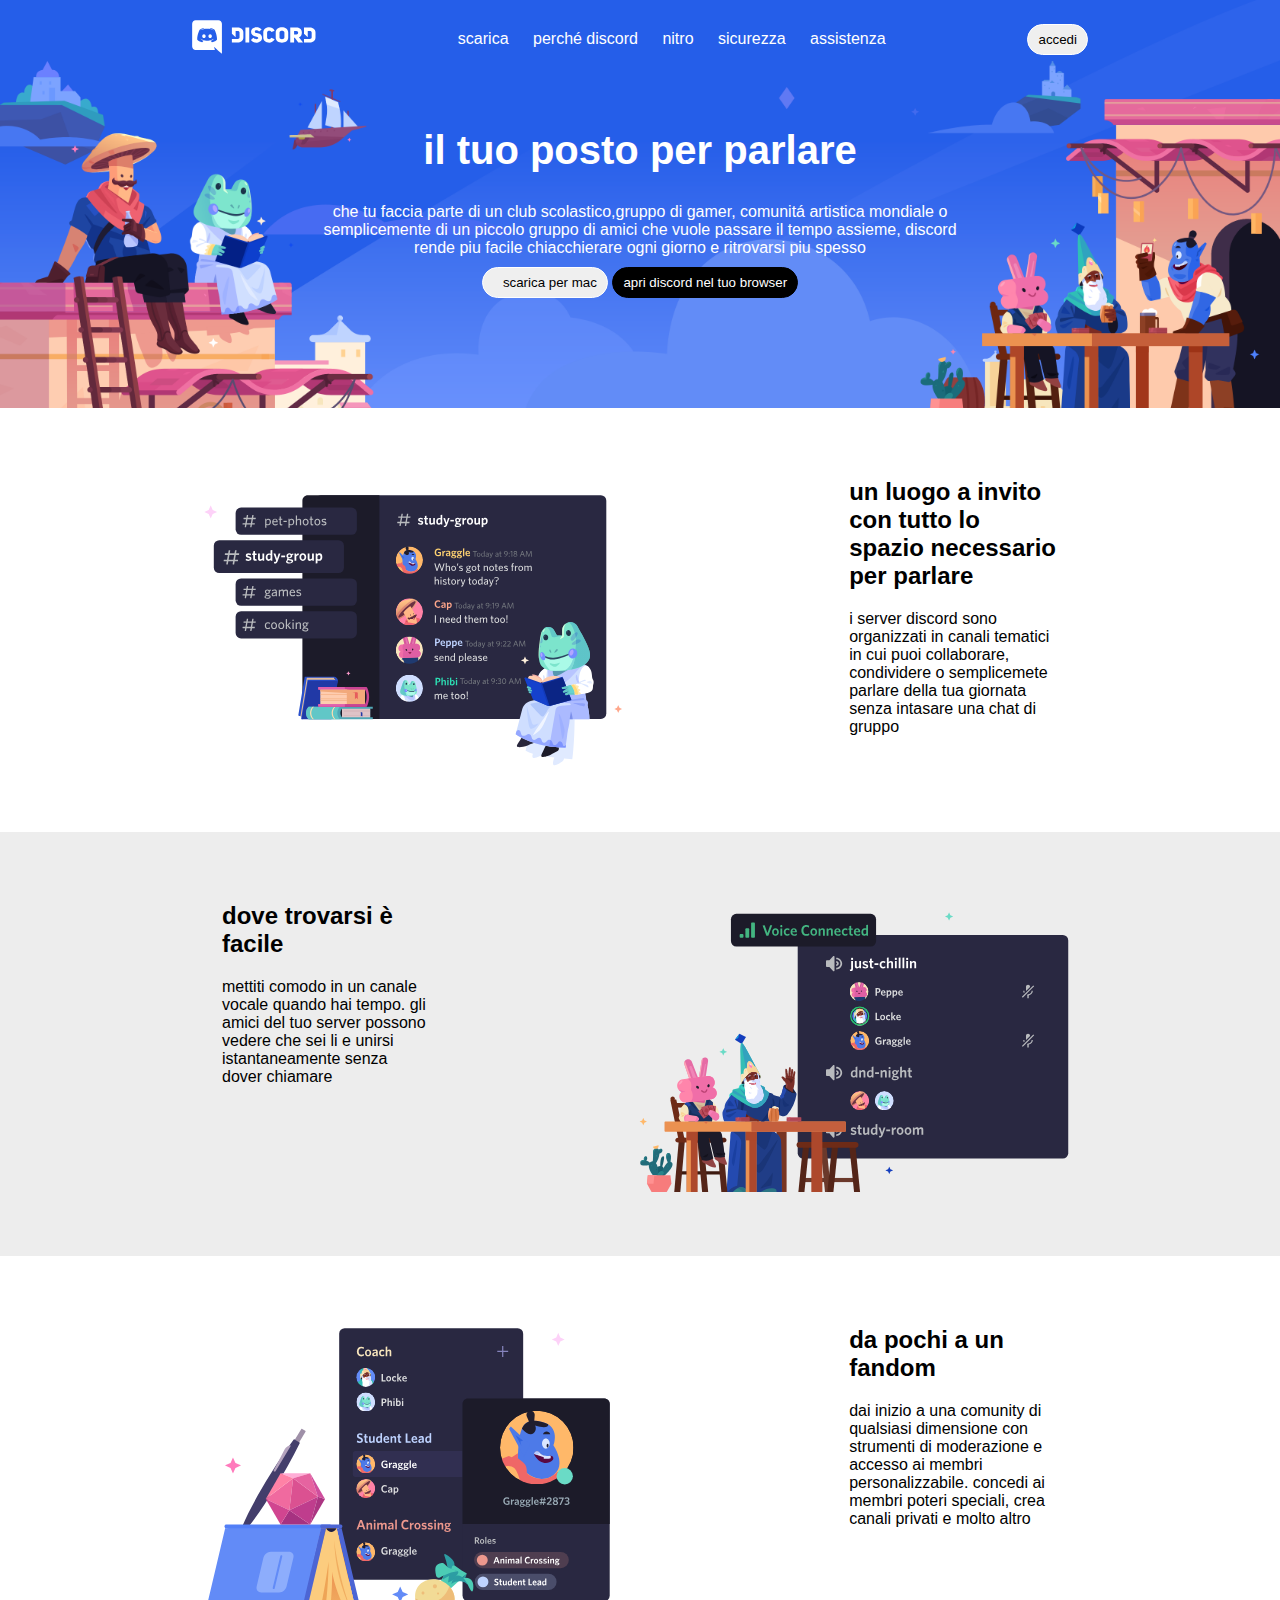
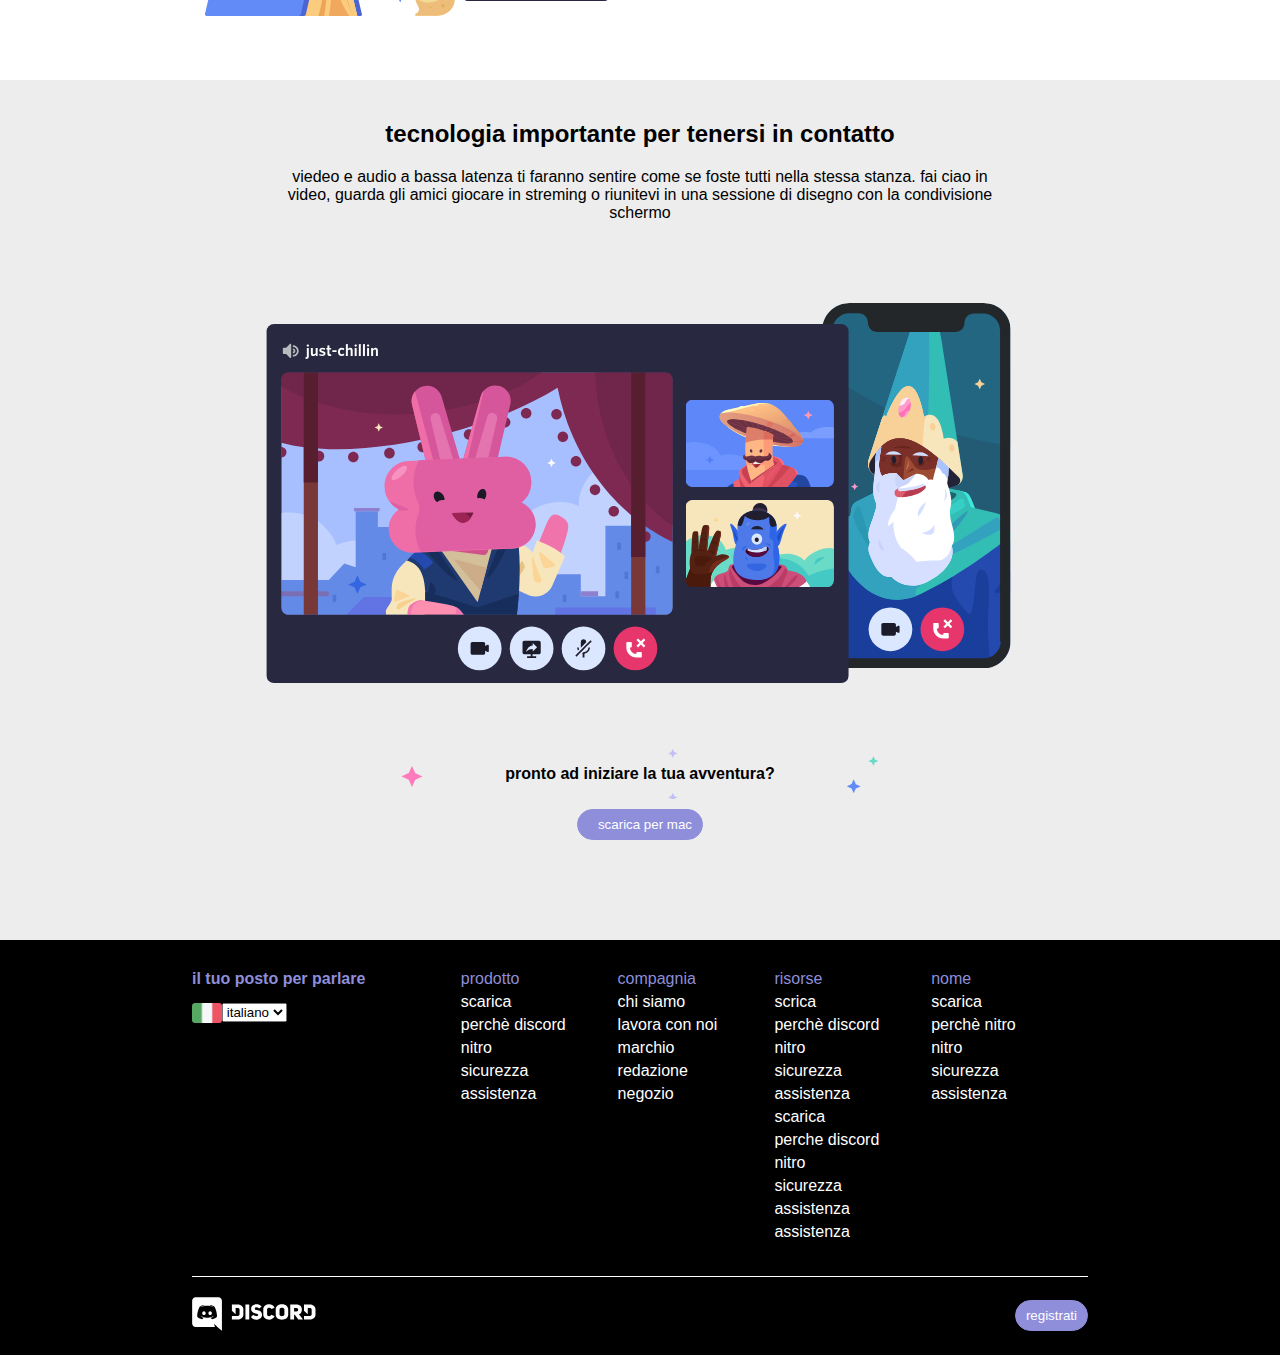
==== commit b5eceb58: "messo logo" ====
--- a/index.html
+++ b/index.html
@@ -17,7 +17,7 @@
             <nav>
                 <div class="sotto-contenitore display-flex">
                     <div class="sinistra">
-                        <i class="fa-brands fa-discord"> discord</i>
+                        <img src="img/logo.svg" alt="">
                     </div>
                     <!-- barra per utente  -->
                     <div class="centro">
@@ -216,7 +216,7 @@
                 <div  class="contenitore-footer2 display-flex">
                     <div>
                         <div class="sinistra">
-                            <i class="fa-brands fa-discord"> discord</i>
+                            <img src="img/logo.svg" alt="">
                         </div>
                     </div>
     
--- a/css/index.css
+++ b/css/index.css
@@ -33,7 +33,7 @@
 header{
     background-image: url(../img/jumbo.png);
     background-size:cover;
-    padding-top: 10px;
+    padding-top: 20px;
     padding-bottom: 40px;
     background-repeat: no-repeat;
 }
@@ -42,12 +42,6 @@
 .sotto-contenitore{
     align-items: center;
     justify-content: space-between;
-}
-
-/* stili div interno al sotto-contenitore */
-.sotto-contenitore>div{
-   padding: 10px 0;
-   color: white;
 }
 
 .centro>a{
